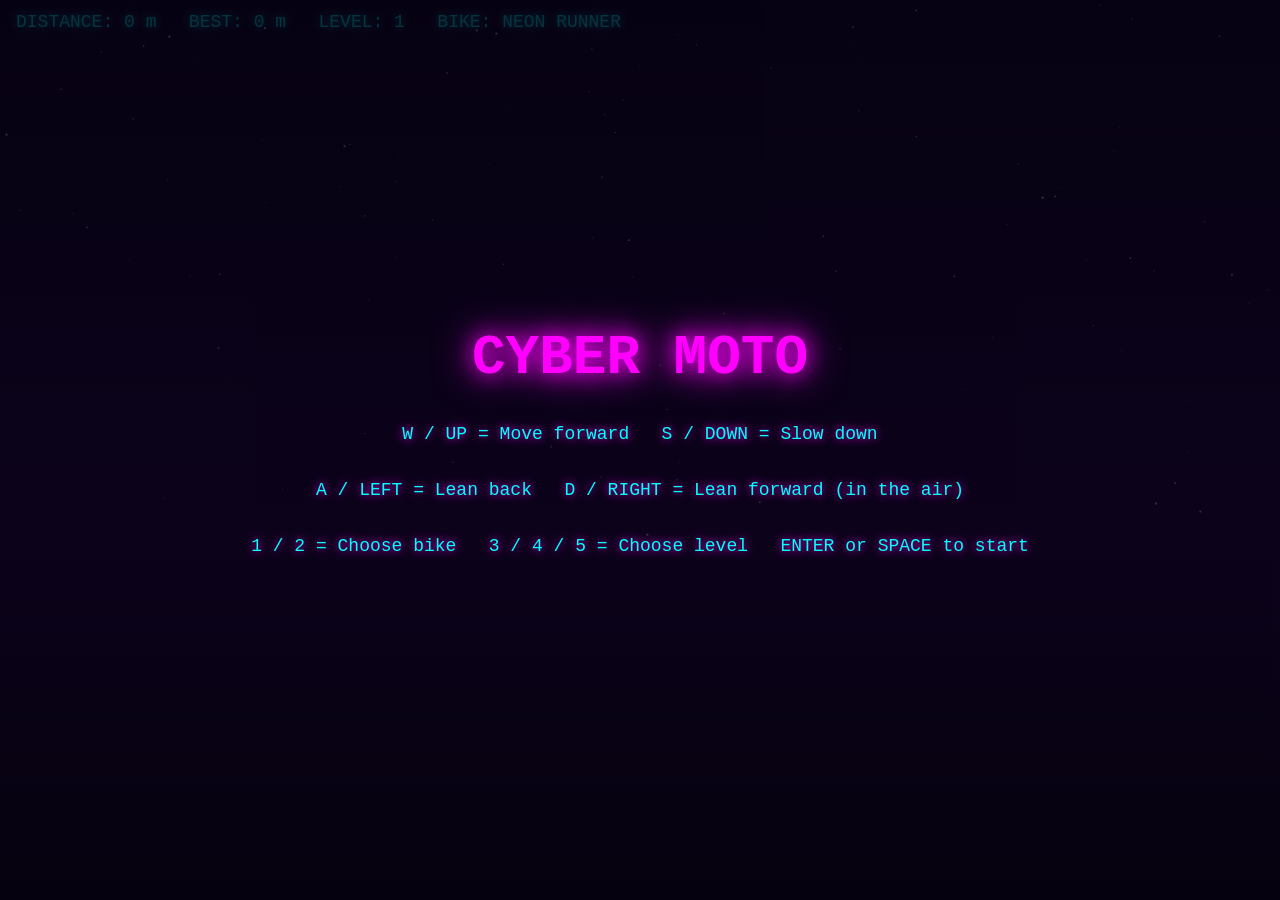
==== index.html @ 19b2df55 "Update index.html" ====
<!DOCTYPE html>
<html lang="en">
<head>
<meta charset="UTF-8">
<meta name="viewport" content="width=device-width, initial-scale=1.0">
<title>Cyber Moto</title>
<style>
  html, body {
    margin: 0;
    height: 100%;
    background: #05020f;
    overflow: hidden;
    font-family: "Courier New", monospace;
    color: #0ff;
  }
  canvas { display: block; width: 100vw; height: 100vh; }
  #hud {
    position: fixed; top: 12px; left: 16px; font-size: 18px;
    text-shadow: 0 0 8px #0ff; pointer-events: none;
  }
  #overlay {
    position: fixed; inset: 0; display: flex; flex-direction: column;
    align-items: center; justify-content: center;
    background: rgba(5, 2, 15, 0.8); text-align: center;
    font-size: 18px; text-shadow: 0 0 10px #f0f;
  }
  #overlay h1 {
    font-size: 56px; margin: 0 0 16px; color: #f0f;
    text-shadow: 0 0 20px #f0f, 0 0 40px #f0f;
  }
  #overlay.hidden { display: none; }
</style>
</head>
<body>
<canvas id="game"></canvas>
<div id="hud">
  DISTANCE: <span id="dist">0</span> m &nbsp;
  BEST: <span id="best">0</span> m &nbsp;
  LEVEL: <span id="lvl">1</span> &nbsp;
  BIKE: <span id="bikeName">NEON RUNNER</span>
</div>
<div id="overlay">
  <h1 id="title">CYBER MOTO</h1>
  <p>W / UP = Move forward &nbsp; S / DOWN = Slow down</p>
  <p>A / LEFT = Lean back &nbsp; D / RIGHT = Lean forward (in the air)</p>
  <p id="msg3">1 / 2 = Choose bike &nbsp; 3 / 4 / 5 = Choose level &nbsp; ENTER or SPACE to start</p>
</div>

<script>
const canvas = document.getElementById("game");
const ctx = canvas.getContext("2d");
const overlay = document.getElementById("overlay");
const distEl = document.getElementById("dist");
const bestEl = document.getElementById("best");
const lvlEl = document.getElementById("lvl");
const bikeEl = document.getElementById("bikeName");
const titleEl = document.getElementById("title");
const msg3El = document.getElementById("msg3");

let W, H;
let stars = [];
function makeStars() {
  stars = [];
  for (let i = 0; i < 150; i++) {
    stars.push({ x: Math.random() * W, y: Math.random() * H * 0.6, s: Math.random() * 1.5 + 0.5 });
  }
}
function resize() {
  W = canvas.width = window.innerWidth;
  H = canvas.height = window.innerHeight;
  makeStars();
}
window.addEventListener("resize", resize);
resize();

// ---------- Config ----------
const GRAVITY = 1800;
const START_X = 200;

const levels = [
  { name: "1", difficulty: 0.5, length: 4000, obstacleGap: 900, bumpiness: 0.6 },
  { name: "2", difficulty: 0.7, length: 6000, obstacleGap: 650, bumpiness: 1.0 },
  { name: "3", difficulty: 1.0, length: 8000, obstacleGap: 450, bumpiness: 1.4 }
];

const bikes = [
  { name: "NEON RUNNER", speed: 900, accel: 520, handling: 0.9, color: "#0ff" },
  { name: "VOLT STRIKER", speed: 800, accel: 600, handling: 1.1, color: "#f0f" }
];

// ---------- State ----------
let state = "menu";
let best = 0;
let distance = 0;
let camX = 0;
let particles = [];
let obstacles = [];
let bike = null;
let selectedBike = 0;
let currentLevel = 0;

// ---------- Input ----------
const keys = {};
window.addEventListener("keydown", e => {
  keys[e.code] = true;
  if (["ArrowUp","ArrowDown","ArrowLeft","ArrowRight","Space"].includes(e.code)) e.preventDefault();
  if (state === "menu") {
    if (e.code === "Digit1") selectedBike = 0;
    if (e.code === "Digit2") selectedBike = 1;
    if (e.code === "Digit3") currentLevel = 0;
    if (e.code === "Digit4") currentLevel = 1;
    if (e.code === "Digit5") currentLevel = 2;
    bikeEl.textContent = bikes[selectedBike].name;
    lvlEl.textContent = levels[currentLevel].name;
    if (e.code === "Enter" || e.code === "Space") startGame();
  }
  if (e.code === "KeyR" && state === "dead") startGame();
});
window.addEventListener("keyup", e => keys[e.code] = false);

const input = {
  accelerate: () => keys.KeyW || keys.ArrowUp,
  decelerate: () => keys.KeyS || keys.ArrowDown,
  leanFwd:    () => keys.KeyD || keys.ArrowRight,
  leanBack:   () => keys.KeyA || keys.ArrowLeft
};

// ---------- Terrain ----------
function groundY(x) {
  const lv = levels[currentLevel];
  const base = H * 0.72;
  const d = lv.difficulty;
  return base
    - Math.sin(x * 0.0018) * 60 * lv.bumpiness
    - Math.sin(x * 0.0051 + 1.3) * 30 * (0.5 + d)
    - Math.sin(x * 0.011) * 10 * d;
}

// ---------- Obstacles ----------
function loadLevel(index) {
  currentLevel = index;
  obstacles = [];
  const lv = levels[index];
  for (let x = START_X + 600; x < lv.length; x += lv.obstacleGap + Math.random() * 300) {
    const type = Math.random() < 0.5 ? "barrier" : "spike";
    obstacles.push({ x, type, w: type === "barrier" ? 50 : 40, h: type === "barrier" ? 50 : 30 });
  }
}

function checkObstacleCollision() {
  for (const obs of obstacles) {
    const gy = groundY(obs.x);
    const top = gy - obs.h;
    const bx1 = bike.x - 40, bx2 = bike.x + 40;
    const by1 = bike.y - 12, by2 = bike.y + 14;
    if (bx2 > obs.x && bx1 < obs.x + obs.w && by2 > top && by1 < gy) {
      crash();
      return;
    }
  }
}

// ---------- Game flow ----------
function newBike() {
  const cfg = bikes[selectedBike];
  return {
    x: START_X, y: 0, vx: 0, vy: 0,
    angle: 0, angVel: 0,
    wheelR: 22, wheelAngle: 0,
    onGround: false, crashed: false, crashTimer: 0,
    speed: cfg.speed, accel: cfg.accel,
    handling: cfg.handling, color: cfg.color
  };
}

function startGame() {
  overlay.classList.add("hidden");
  state = "play";
  distance = 0;
  camX = 0;
  particles = [];
  bike = newBike();
  bike.y = groundY(bike.x) - bike.wheelR;
  loadLevel(currentLevel);
  bikeEl.textContent = bikes[selectedBike].name;
  lvlEl.textContent = levels[currentLevel].name;
}

function crash() {
  bike.crashed = true;
  bike.crashTimer = 0;
  for (let i = 0; i < 40; i++) {
    particles.push({
      x: bike.x, y: bike.y,
      vx: (Math.random() - 0.5) * 500,
      vy: -Math.random() * 500,
      life: 1 + Math.random(),
      col: Math.random() < 0.5 ? "#0ff" : "#f0f"
    });
  }
}

function spawnSparks(x, y, n) {
  for (let i = 0; i < n; i++) {
    particles.push({ x, y, vx: (Math.random() - 0.5) * 300, vy: -Math.random() * 250, life: 0.4, col: "#ff0" });
  }
}

function updateParticles(dt) {
  for (const p of particles) {
    p.life -= dt;
    p.vy += 600 * dt;
    p.x += p.vx * dt;
    p.y += p.vy * dt;
  }
  particles = particles.filter(p => p.life > 0);
}

// ---------- Update ----------
function update(dt) {
  if (state !== "play") return;

  if (bike.crashed) {
    bike.crashTimer += dt;
    updateParticles(dt);
    if (bike.crashTimer > 1.2) {
      state = "dead";
      if (distance > best) best = distance;
      bestEl.textContent = Math.floor(best);
      titleEl.textContent = "SYSTEM FAILURE";
      msg3El.textContent = "Press R to reboot";
      overlay.classList.remove("hidden");
    }
    return;
  }

  const lv = levels[currentLevel];

  // W / S: move forward or slow down
  let force = 0;
  if (input.accelerate()) force += bike.accel;
  if (input.decelerate()) force -= 380;
  force -= bike.vx * 0.15;
  if (!bike.onGround) force *= 0.2;
  bike.vx += force * dt;
  bike.vx = Math.max(0, Math.min(bike.vx, bike.speed));

  // A / D: lean in the air
  if (!bike.onGround) {
    if (input.leanFwd()) bike.angVel += 6 * dt;
    if (input.leanBack()) bike.angVel -= 6 * dt;
  }

  bike.vy += GRAVITY * lv.difficulty * dt;
  bike.x += bike.vx * dt;
  bike.y += bike.vy * dt;
  distance = Math.max(distance, (bike.x - START_X) / 10);
  distEl.textContent = Math.floor(distance);

  // Ground collision
  const gy = groundY(bike.x) - bike.wheelR;
  const slope = (groundY(bike.x + 4) - groundY(bike.x - 4)) / 8;
  bike.onGround = false;
  if (bike.y >= gy) {
    const impact = bike.vy;
    bike.y = gy;
    bike.vy = 0;
    bike.onGround = true;
    if (impact > 700 && Math.abs(bike.angle) > 0.9) {
      crash();
      return;
    }
    if (impact > 500) spawnSparks(bike.x, bike.y + bike.wheelR, 14);
    bike.angVel += (Math.atan(slope) - bike.angle) * 0.2 * bike.handling;
    bike.angVel *= 0.6;
  } else {
    bike.angVel *= 0.995;
  }

  bike.angle += bike.angVel * dt;
  bike.angVel *= 0.99;
  if (Math.abs(bike.angle) > 1.6) {
    crash();
    return;
  }
  if (bike.onGround) bike.angle *= 0.9;
  bike.wheelAngle += bike.vx * dt / bike.wheelR;

  if (bike.onGround && input.accelerate() && Math.random() < 0.6) {
    particles.push({ x: bike.x - 30, y: bike.y + 8, vx: -60 - Math.random() * 60, vy: -20 - Math.random() * 30, life: 0.5, col: bike.color });
  }

  updateParticles(dt);
  checkObstacleCollision();
  camX = bike.x - W * 0.3;
}

// ---------- Draw ----------
function drawBackground() {
  const g = ctx.createLinearGradient(0, 0, 0, H);
  g.addColorStop(0, "#0a0220");
  g.addColorStop(0.6, "#2a0a4a");
  g.addColorStop(1, "#05020f");
  ctx.fillStyle = g;
  ctx.fillRect(0, 0, W, H);

  ctx.fillStyle = "#fff";
  for (const s of stars) {
    const x = ((s.x - camX * 0.1) % W + W) % W;
    ctx.globalAlpha = 0.5 + 0.5 * Math.sin(performance.now() / 500 + s.x);
    ctx.fillRect(x, s.y, s.s, s.s);
  }
  ctx.globalAlpha = 1;
}

function drawTerrain() {
  ctx.beginPath();
  ctx.moveTo(0, H);
  for (let sx = 0; sx <= W; sx += 8) {
    ctx.lineTo(sx, groundY(sx + camX));
  }
  ctx.lineTo(W, H);
  ctx.closePath();
  ctx.fillStyle = "#14062a";
  ctx.fill();

  ctx.strokeStyle = "#0ff";
  ctx.lineWidth = 2;
  ctx.shadowColor = "#0ff";
  ctx.shadowBlur = 12;
  ctx.beginPath();
  for (let sx = 0; sx <= W; sx += 8) {
    const y = groundY(sx + camX);
    if (sx === 0) ctx.moveTo(sx, y); else ctx.lineTo(sx, y);
  }
  ctx.stroke();
  ctx.shadowBlur = 0;
}

function drawObstacles() {
  for (const obs of obstacles) {
    const sx = obs.x - camX;
    if (sx < -100 || sx > W + 100) continue;
    const gy = groundY(obs.x);
    ctx.fillStyle = obs.type === "barrier" ? "#ff0040" : "#ff0";
    ctx.shadowColor = ctx.fillStyle;
    ctx.shadowBlur = 15;
    if (obs.type === "barrier") {
      ctx.fillRect(sx, gy - obs.h, obs.w, obs.h);
    } else {
      ctx.beginPath();
      ctx.moveTo(sx, gy);
      ctx.lineTo(sx + obs.w / 2, gy - obs.h);
      ctx.lineTo(sx + obs.w, gy);
      ctx.closePath();
      ctx.fill();
    }
    ctx.shadowBlur = 0;
  }
}

function drawBike() {
  if (!bike) return;
  ctx.save();
  ctx.translate(bike.x - camX, bike.y);
  ctx.rotate(bike.angle);
  ctx.shadowColor = bike.color;
  ctx.shadowBlur = 15;
  ctx.strokeStyle = bike.color;
  ctx.lineWidth = 3;
  ctx.beginPath();
  ctx.arc(-25, 12, bike.wheelR, 0, Math.PI * 2);
  ctx.arc(25, 12, bike.wheelR, 0, Math.PI * 2);
  ctx.stroke();
  ctx.fillStyle = bike.color;
  ctx.fillRect(-30, -4, 60, 8);
  ctx.fillRect(-4, -20, 8, 20);
  ctx.restore();
}

function drawParticles() {
  for (const p of particles) {
    ctx.fillStyle = p.col;
    ctx.globalAlpha = Math.max(0, p.life);
    ctx.fillRect(p.x - camX, p.y, 4, 4);
  }
  ctx.globalAlpha = 1;
}

function draw() {
  ctx.clearRect(0, 0, W, H);
  drawBackground();
  if (state !== "menu") {
    drawTerrain();
    drawObstacles();
    drawParticles();
    drawBike();
  }
  distEl.textContent = Math.floor(distance);
  bestEl.textContent = Math.floor(best);
}

// ---------- Main loop ----------
let lastTime = performance.now();
function loop(now) {
  const dt = Math.min(0.033, (now - lastTime) / 1000);
  lastTime = now;
  update(dt);
  draw();
  requestAnimationFrame(loop);
}
requestAnimationFrame(loop);
</script>
</body>
</html>
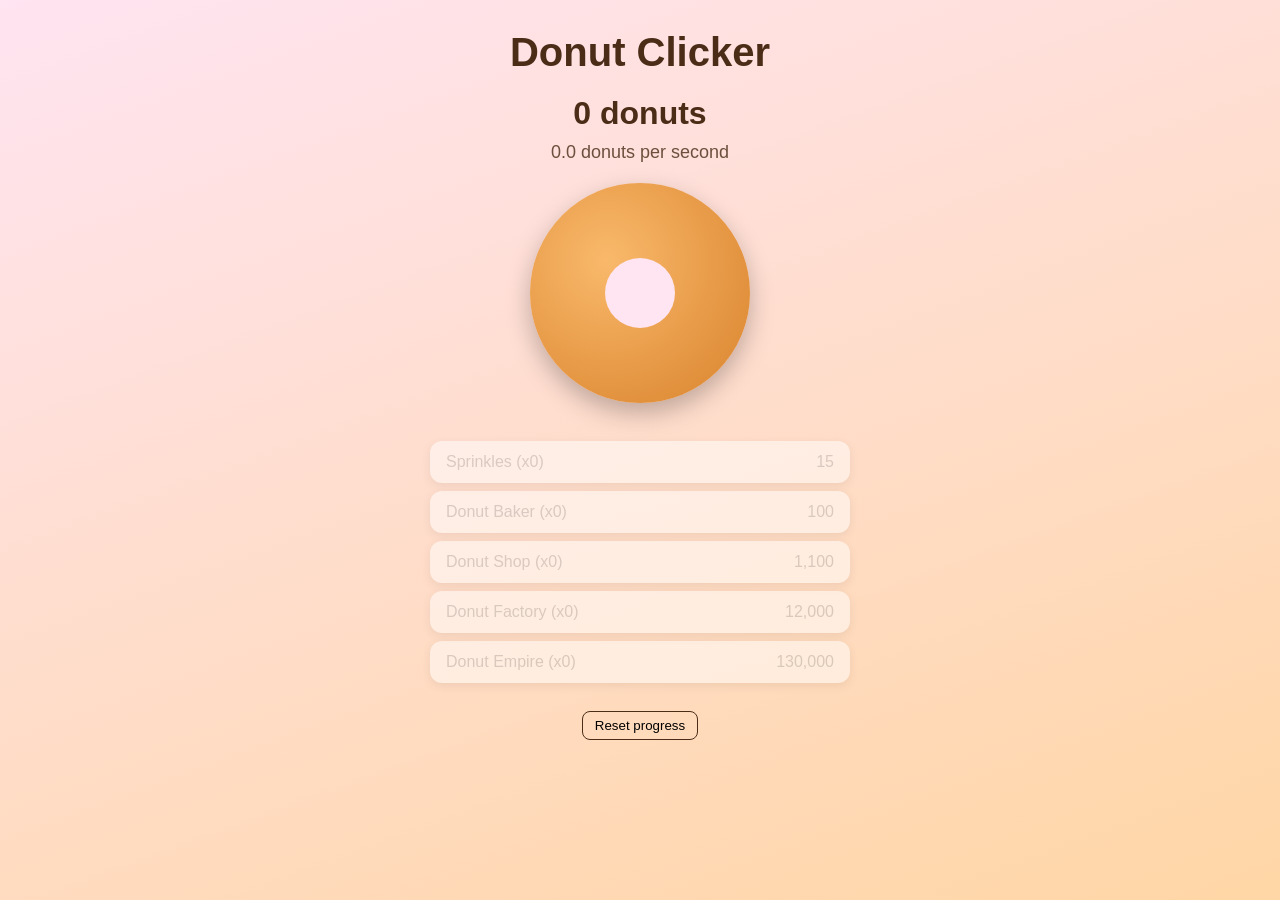
==== commit 0e2bda44: "Update index.html" ====
--- a/index.html
+++ b/index.html
@@ -3,413 +3,213 @@
 <head>
 <meta charset="UTF-8">
 <meta name="viewport" content="width=device-width, initial-scale=1.0">
-<title>Cyber Moto</title>
+<title>Donut Clicker</title>
 <style>
-  html, body {
+  body {
     margin: 0;
-    height: 100%;
-    background: #05020f;
-    overflow: hidden;
-    font-family: "Courier New", monospace;
-    color: #0ff;
-  }
-  canvas { display: block; width: 100vw; height: 100vh; }
-  #hud {
-    position: fixed; top: 12px; left: 16px; font-size: 18px;
-    text-shadow: 0 0 8px #0ff; pointer-events: none;
-  }
-  #overlay {
-    position: fixed; inset: 0; display: flex; flex-direction: column;
-    align-items: center; justify-content: center;
-    background: rgba(5, 2, 15, 0.8); text-align: center;
-    font-size: 18px; text-shadow: 0 0 10px #f0f;
-  }
-  #overlay h1 {
-    font-size: 56px; margin: 0 0 16px; color: #f0f;
-    text-shadow: 0 0 20px #f0f, 0 0 40px #f0f;
-  }
-  #overlay.hidden { display: none; }
+    min-height: 100vh;
+    font-family: Arial, Helvetica, sans-serif;
+    background: linear-gradient(160deg, #ffe4f1, #ffd6a5);
+    color: #4a2c17;
+    display: flex;
+    flex-direction: column;
+    align-items: center;
+    padding: 20px;
+    box-sizing: border-box;
+  }
+  h1 { margin: 10px 0; font-size: 40px; }
+  #count { font-size: 32px; font-weight: bold; margin: 10px; }
+  #perSec { font-size: 18px; opacity: 0.8; margin-bottom: 20px; }
+  #donut {
+    width: 220px;
+    height: 220px;
+    border-radius: 50%;
+    background: radial-gradient(circle at 35% 35%, #f9b96b, #d9822b);
+    position: relative;
+    cursor: pointer;
+    user-select: none;
+    box-shadow: 0 10px 25px rgba(0,0,0,0.25);
+    transition: transform 0.08s;
+  }
+  #donut::after {
+    content: "";
+    position: absolute;
+    top: 50%;
+    left: 50%;
+    width: 70px;
+    height: 70px;
+    background: #ffe4f1;
+    border-radius: 50%;
+    transform: translate(-50%, -50%);
+  }
+  #donut.pressed { transform: scale(0.95); }
+  .plus {
+    position: absolute;
+    font-weight: bold;
+    color: #d6336c;
+    pointer-events: none;
+    animation: rise 0.8s ease-out forwards;
+  }
+  @keyframes rise {
+    to { transform: translateY(-80px); opacity: 0; }
+  }
+  #shop {
+    margin-top: 30px;
+    width: 100%;
+    max-width: 420px;
+  }
+  .upgrade {
+    background: #fff;
+    border: none;
+    border-radius: 12px;
+    padding: 12px 16px;
+    margin: 8px 0;
+    width: 100%;
+    font-size: 16px;
+    cursor: pointer;
+    display: flex;
+    justify-content: space-between;
+    box-shadow: 0 3px 8px rgba(0,0,0,0.12);
+  }
+  .upgrade:disabled { opacity: 0.5; cursor: not-allowed; }
+  .upgrade:not(:disabled):hover { background: #fff3e0; }
+  #reset {
+    margin-top: 20px;
+    background: none;
+    border: 1px solid #4a2c17;
+    border-radius: 8px;
+    padding: 6px 12px;
+    cursor: pointer;
+  }
 </style>
 </head>
 <body>
-<canvas id="game"></canvas>
-<div id="hud">
-  DISTANCE: <span id="dist">0</span> m &nbsp;
-  BEST: <span id="best">0</span> m &nbsp;
-  LEVEL: <span id="lvl">1</span> &nbsp;
-  BIKE: <span id="bikeName">NEON RUNNER</span>
-</div>
-<div id="overlay">
-  <h1 id="title">CYBER MOTO</h1>
-  <p>W / UP = Move forward &nbsp; S / DOWN = Slow down</p>
-  <p>A / LEFT = Lean back &nbsp; D / RIGHT = Lean forward (in the air)</p>
-  <p id="msg3">1 / 2 = Choose bike &nbsp; 3 / 4 / 5 = Choose level &nbsp; ENTER or SPACE to start</p>
-</div>
+<h1>Donut Clicker</h1>
+<div id="count">0 donuts</div>
+<div id="perSec">0 donuts per second</div>
+<div id="donut"></div>
+
+<div id="shop"></div>
+<button id="reset">Reset progress</button>
 
 <script>
-const canvas = document.getElementById("game");
-const ctx = canvas.getContext("2d");
-const overlay = document.getElementById("overlay");
-const distEl = document.getElementById("dist");
-const bestEl = document.getElementById("best");
-const lvlEl = document.getElementById("lvl");
-const bikeEl = document.getElementById("bikeName");
-const titleEl = document.getElementById("title");
-const msg3El = document.getElementById("msg3");
-
-let W, H;
-let stars = [];
-function makeStars() {
-  stars = [];
-  for (let i = 0; i < 150; i++) {
-    stars.push({ x: Math.random() * W, y: Math.random() * H * 0.6, s: Math.random() * 1.5 + 0.5 });
-  }
-}
-function resize() {
-  W = canvas.width = window.innerWidth;
-  H = canvas.height = window.innerHeight;
-  makeStars();
-}
-window.addEventListener("resize", resize);
-resize();
-
-// ---------- Config ----------
-const GRAVITY = 1800;
-const START_X = 200;
-
-const levels = [
-  { name: "1", difficulty: 0.5, length: 4000, obstacleGap: 900, bumpiness: 0.6 },
-  { name: "2", difficulty: 0.7, length: 6000, obstacleGap: 650, bumpiness: 1.0 },
-  { name: "3", difficulty: 1.0, length: 8000, obstacleGap: 450, bumpiness: 1.4 }
+const upgrades = [
+  { name: "Sprinkles",       baseCost: 15,    gain: 0.1,  owned: 0 },
+  { name: "Donut Baker",     baseCost: 100,   gain: 1,    owned: 0 },
+  { name: "Donut Shop",      baseCost: 1100,  gain: 8,    owned: 0 },
+  { name: "Donut Factory",   baseCost: 12000, gain: 47,   owned: 0 },
+  { name: "Donut Empire",    baseCost: 130000, gain: 260, owned: 0 }
 ];
 
-const bikes = [
-  { name: "NEON RUNNER", speed: 900, accel: 520, handling: 0.9, color: "#0ff" },
-  { name: "VOLT STRIKER", speed: 800, accel: 600, handling: 1.1, color: "#f0f" }
-];
-
-// ---------- State ----------
-let state = "menu";
-let best = 0;
-let distance = 0;
-let camX = 0;
-let particles = [];
-let obstacles = [];
-let bike = null;
-let selectedBike = 0;
-let currentLevel = 0;
-
-// ---------- Input ----------
-const keys = {};
-window.addEventListener("keydown", e => {
-  keys[e.code] = true;
-  if (["ArrowUp","ArrowDown","ArrowLeft","ArrowRight","Space"].includes(e.code)) e.preventDefault();
-  if (state === "menu") {
-    if (e.code === "Digit1") selectedBike = 0;
-    if (e.code === "Digit2") selectedBike = 1;
-    if (e.code === "Digit3") currentLevel = 0;
-    if (e.code === "Digit4") currentLevel = 1;
-    if (e.code === "Digit5") currentLevel = 2;
-    bikeEl.textContent = bikes[selectedBike].name;
-    lvlEl.textContent = levels[currentLevel].name;
-    if (e.code === "Enter" || e.code === "Space") startGame();
-  }
-  if (e.code === "KeyR" && state === "dead") startGame();
+let donuts = 0;
+let clickPower = 1;
+
+const countEl = document.getElementById("count");
+const perSecEl = document.getElementById("perSec");
+const donutEl = document.getElementById("donut");
+const shopEl = document.getElementById("shop");
+
+function costOf(u) {
+  return Math.floor(u.baseCost * Math.pow(1.15, u.owned));
+}
+
+function donutsPerSecond() {
+  return upgrades.reduce((sum, u) => sum + u.owned * u.gain, 0);
+}
+
+function format(n) {
+  return Math.floor(n).toLocaleString();
+}
+
+function renderShop() {
+  shopEl.innerHTML = "";
+  for (const u of upgrades) {
+    const btn = document.createElement("button");
+    btn.className = "upgrade";
+    btn.disabled = donuts < costOf(u);
+    btn.innerHTML = `<span>${u.name} (x${u.owned})</span><span>${format(costOf(u))}</span>`;
+    btn.onclick = () => buy(u);
+    shopEl.appendChild(btn);
+  }
+}
+
+function render() {
+  countEl.textContent = format(donuts) + " donuts";
+  perSecEl.textContent = donutsPerSecond().toFixed(1) + " donuts per second";
+  const buttons = shopEl.querySelectorAll("button");
+  upgrades.forEach((u, i) => {
+    if (buttons[i]) buttons[i].disabled = donuts < costOf(u);
+  });
+}
+
+function buy(u) {
+  const cost = costOf(u);
+  if (donuts >= cost) {
+    donuts -= cost;
+    u.owned++;
+    renderShop();
+    render();
+    save();
+  }
+}
+
+donutEl.addEventListener("click", e => {
+  donuts += clickPower;
+  donutEl.classList.add("pressed");
+  setTimeout(() => donutEl.classList.remove("pressed"), 80);
+
+  const plus = document.createElement("div");
+  plus.className = "plus";
+  plus.textContent = "+" + clickPower;
+  const rect = donutEl.getBoundingClientRect();
+  plus.style.left = (e.clientX - rect.left) + "px";
+  plus.style.top = (e.clientY - rect.top) + "px";
+  donutEl.appendChild(plus);
+  setTimeout(() => plus.remove(), 800);
+
+  render();
 });
-window.addEventListener("keyup", e => keys[e.code] = false);
-
-const input = {
-  accelerate: () => keys.KeyW || keys.ArrowUp,
-  decelerate: () => keys.KeyS || keys.ArrowDown,
-  leanFwd:    () => keys.KeyD || keys.ArrowRight,
-  leanBack:   () => keys.KeyA || keys.ArrowLeft
+
+// Passive income, updated 10 times per second
+let last = performance.now();
+function tick(now) {
+  const dt = (now - last) / 1000;
+  last = now;
+  donuts += donutsPerSecond() * dt;
+  render();
+  requestAnimationFrame(tick);
+}
+requestAnimationFrame(tick);
+
+// Save and load with localStorage
+function save() {
+  localStorage.setItem("donutClicker", JSON.stringify({
+    donuts,
+    owned: upgrades.map(u => u.owned)
+  }));
+}
+function load() {
+  const data = JSON.parse(localStorage.getItem("donutClicker") || "null");
+  if (!data) return;
+  donuts = data.donuts || 0;
+  data.owned.forEach((n, i) => upgrades[i].owned = n);
+}
+
+document.getElementById("reset").onclick = () => {
+  if (!confirm("Reset all progress?")) return;
+  localStorage.removeItem("donutClicker");
+  donuts = 0;
+  upgrades.forEach(u => u.owned = 0);
+  renderShop();
+  render();
 };
 
-// ---------- Terrain ----------
-function groundY(x) {
-  const lv = levels[currentLevel];
-  const base = H * 0.72;
-  const d = lv.difficulty;
-  return base
-    - Math.sin(x * 0.0018) * 60 * lv.bumpiness
-    - Math.sin(x * 0.0051 + 1.3) * 30 * (0.5 + d)
-    - Math.sin(x * 0.011) * 10 * d;
-}
-
-// ---------- Obstacles ----------
-function loadLevel(index) {
-  currentLevel = index;
-  obstacles = [];
-  const lv = levels[index];
-  for (let x = START_X + 600; x < lv.length; x += lv.obstacleGap + Math.random() * 300) {
-    const type = Math.random() < 0.5 ? "barrier" : "spike";
-    obstacles.push({ x, type, w: type === "barrier" ? 50 : 40, h: type === "barrier" ? 50 : 30 });
-  }
-}
-
-function checkObstacleCollision() {
-  for (const obs of obstacles) {
-    const gy = groundY(obs.x);
-    const top = gy - obs.h;
-    const bx1 = bike.x - 40, bx2 = bike.x + 40;
-    const by1 = bike.y - 12, by2 = bike.y + 14;
-    if (bx2 > obs.x && bx1 < obs.x + obs.w && by2 > top && by1 < gy) {
-      crash();
-      return;
-    }
-  }
-}
-
-// ---------- Game flow ----------
-function newBike() {
-  const cfg = bikes[selectedBike];
-  return {
-    x: START_X, y: 0, vx: 0, vy: 0,
-    angle: 0, angVel: 0,
-    wheelR: 22, wheelAngle: 0,
-    onGround: false, crashed: false, crashTimer: 0,
-    speed: cfg.speed, accel: cfg.accel,
-    handling: cfg.handling, color: cfg.color
-  };
-}
-
-function startGame() {
-  overlay.classList.add("hidden");
-  state = "play";
-  distance = 0;
-  camX = 0;
-  particles = [];
-  bike = newBike();
-  bike.y = groundY(bike.x) - bike.wheelR;
-  loadLevel(currentLevel);
-  bikeEl.textContent = bikes[selectedBike].name;
-  lvlEl.textContent = levels[currentLevel].name;
-}
-
-function crash() {
-  bike.crashed = true;
-  bike.crashTimer = 0;
-  for (let i = 0; i < 40; i++) {
-    particles.push({
-      x: bike.x, y: bike.y,
-      vx: (Math.random() - 0.5) * 500,
-      vy: -Math.random() * 500,
-      life: 1 + Math.random(),
-      col: Math.random() < 0.5 ? "#0ff" : "#f0f"
-    });
-  }
-}
-
-function spawnSparks(x, y, n) {
-  for (let i = 0; i < n; i++) {
-    particles.push({ x, y, vx: (Math.random() - 0.5) * 300, vy: -Math.random() * 250, life: 0.4, col: "#ff0" });
-  }
-}
-
-function updateParticles(dt) {
-  for (const p of particles) {
-    p.life -= dt;
-    p.vy += 600 * dt;
-    p.x += p.vx * dt;
-    p.y += p.vy * dt;
-  }
-  particles = particles.filter(p => p.life > 0);
-}
-
-// ---------- Update ----------
-function update(dt) {
-  if (state !== "play") return;
-
-  if (bike.crashed) {
-    bike.crashTimer += dt;
-    updateParticles(dt);
-    if (bike.crashTimer > 1.2) {
-      state = "dead";
-      if (distance > best) best = distance;
-      bestEl.textContent = Math.floor(best);
-      titleEl.textContent = "SYSTEM FAILURE";
-      msg3El.textContent = "Press R to reboot";
-      overlay.classList.remove("hidden");
-    }
-    return;
-  }
-
-  const lv = levels[currentLevel];
-
-  // W / S: move forward or slow down
-  let force = 0;
-  if (input.accelerate()) force += bike.accel;
-  if (input.decelerate()) force -= 380;
-  force -= bike.vx * 0.15;
-  if (!bike.onGround) force *= 0.2;
-  bike.vx += force * dt;
-  bike.vx = Math.max(0, Math.min(bike.vx, bike.speed));
-
-  // A / D: lean in the air
-  if (!bike.onGround) {
-    if (input.leanFwd()) bike.angVel += 6 * dt;
-    if (input.leanBack()) bike.angVel -= 6 * dt;
-  }
-
-  bike.vy += GRAVITY * lv.difficulty * dt;
-  bike.x += bike.vx * dt;
-  bike.y += bike.vy * dt;
-  distance = Math.max(distance, (bike.x - START_X) / 10);
-  distEl.textContent = Math.floor(distance);
-
-  // Ground collision
-  const gy = groundY(bike.x) - bike.wheelR;
-  const slope = (groundY(bike.x + 4) - groundY(bike.x - 4)) / 8;
-  bike.onGround = false;
-  if (bike.y >= gy) {
-    const impact = bike.vy;
-    bike.y = gy;
-    bike.vy = 0;
-    bike.onGround = true;
-    if (impact > 700 && Math.abs(bike.angle) > 0.9) {
-      crash();
-      return;
-    }
-    if (impact > 500) spawnSparks(bike.x, bike.y + bike.wheelR, 14);
-    bike.angVel += (Math.atan(slope) - bike.angle) * 0.2 * bike.handling;
-    bike.angVel *= 0.6;
-  } else {
-    bike.angVel *= 0.995;
-  }
-
-  bike.angle += bike.angVel * dt;
-  bike.angVel *= 0.99;
-  if (Math.abs(bike.angle) > 1.6) {
-    crash();
-    return;
-  }
-  if (bike.onGround) bike.angle *= 0.9;
-  bike.wheelAngle += bike.vx * dt / bike.wheelR;
-
-  if (bike.onGround && input.accelerate() && Math.random() < 0.6) {
-    particles.push({ x: bike.x - 30, y: bike.y + 8, vx: -60 - Math.random() * 60, vy: -20 - Math.random() * 30, life: 0.5, col: bike.color });
-  }
-
-  updateParticles(dt);
-  checkObstacleCollision();
-  camX = bike.x - W * 0.3;
-}
-
-// ---------- Draw ----------
-function drawBackground() {
-  const g = ctx.createLinearGradient(0, 0, 0, H);
-  g.addColorStop(0, "#0a0220");
-  g.addColorStop(0.6, "#2a0a4a");
-  g.addColorStop(1, "#05020f");
-  ctx.fillStyle = g;
-  ctx.fillRect(0, 0, W, H);
-
-  ctx.fillStyle = "#fff";
-  for (const s of stars) {
-    const x = ((s.x - camX * 0.1) % W + W) % W;
-    ctx.globalAlpha = 0.5 + 0.5 * Math.sin(performance.now() / 500 + s.x);
-    ctx.fillRect(x, s.y, s.s, s.s);
-  }
-  ctx.globalAlpha = 1;
-}
-
-function drawTerrain() {
-  ctx.beginPath();
-  ctx.moveTo(0, H);
-  for (let sx = 0; sx <= W; sx += 8) {
-    ctx.lineTo(sx, groundY(sx + camX));
-  }
-  ctx.lineTo(W, H);
-  ctx.closePath();
-  ctx.fillStyle = "#14062a";
-  ctx.fill();
-
-  ctx.strokeStyle = "#0ff";
-  ctx.lineWidth = 2;
-  ctx.shadowColor = "#0ff";
-  ctx.shadowBlur = 12;
-  ctx.beginPath();
-  for (let sx = 0; sx <= W; sx += 8) {
-    const y = groundY(sx + camX);
-    if (sx === 0) ctx.moveTo(sx, y); else ctx.lineTo(sx, y);
-  }
-  ctx.stroke();
-  ctx.shadowBlur = 0;
-}
-
-function drawObstacles() {
-  for (const obs of obstacles) {
-    const sx = obs.x - camX;
-    if (sx < -100 || sx > W + 100) continue;
-    const gy = groundY(obs.x);
-    ctx.fillStyle = obs.type === "barrier" ? "#ff0040" : "#ff0";
-    ctx.shadowColor = ctx.fillStyle;
-    ctx.shadowBlur = 15;
-    if (obs.type === "barrier") {
-      ctx.fillRect(sx, gy - obs.h, obs.w, obs.h);
-    } else {
-      ctx.beginPath();
-      ctx.moveTo(sx, gy);
-      ctx.lineTo(sx + obs.w / 2, gy - obs.h);
-      ctx.lineTo(sx + obs.w, gy);
-      ctx.closePath();
-      ctx.fill();
-    }
-    ctx.shadowBlur = 0;
-  }
-}
-
-function drawBike() {
-  if (!bike) return;
-  ctx.save();
-  ctx.translate(bike.x - camX, bike.y);
-  ctx.rotate(bike.angle);
-  ctx.shadowColor = bike.color;
-  ctx.shadowBlur = 15;
-  ctx.strokeStyle = bike.color;
-  ctx.lineWidth = 3;
-  ctx.beginPath();
-  ctx.arc(-25, 12, bike.wheelR, 0, Math.PI * 2);
-  ctx.arc(25, 12, bike.wheelR, 0, Math.PI * 2);
-  ctx.stroke();
-  ctx.fillStyle = bike.color;
-  ctx.fillRect(-30, -4, 60, 8);
-  ctx.fillRect(-4, -20, 8, 20);
-  ctx.restore();
-}
-
-function drawParticles() {
-  for (const p of particles) {
-    ctx.fillStyle = p.col;
-    ctx.globalAlpha = Math.max(0, p.life);
-    ctx.fillRect(p.x - camX, p.y, 4, 4);
-  }
-  ctx.globalAlpha = 1;
-}
-
-function draw() {
-  ctx.clearRect(0, 0, W, H);
-  drawBackground();
-  if (state !== "menu") {
-    drawTerrain();
-    drawObstacles();
-    drawParticles();
-    drawBike();
-  }
-  distEl.textContent = Math.floor(distance);
-  bestEl.textContent = Math.floor(best);
-}
-
-// ---------- Main loop ----------
-let lastTime = performance.now();
-function loop(now) {
-  const dt = Math.min(0.033, (now - lastTime) / 1000);
-  lastTime = now;
-  update(dt);
-  draw();
-  requestAnimationFrame(loop);
-}
-requestAnimationFrame(loop);
+setInterval(save, 5000);
+window.addEventListener("beforeunload", save);
+
+load();
+renderShop();
+render();
 </script>
 </body>
 </html>
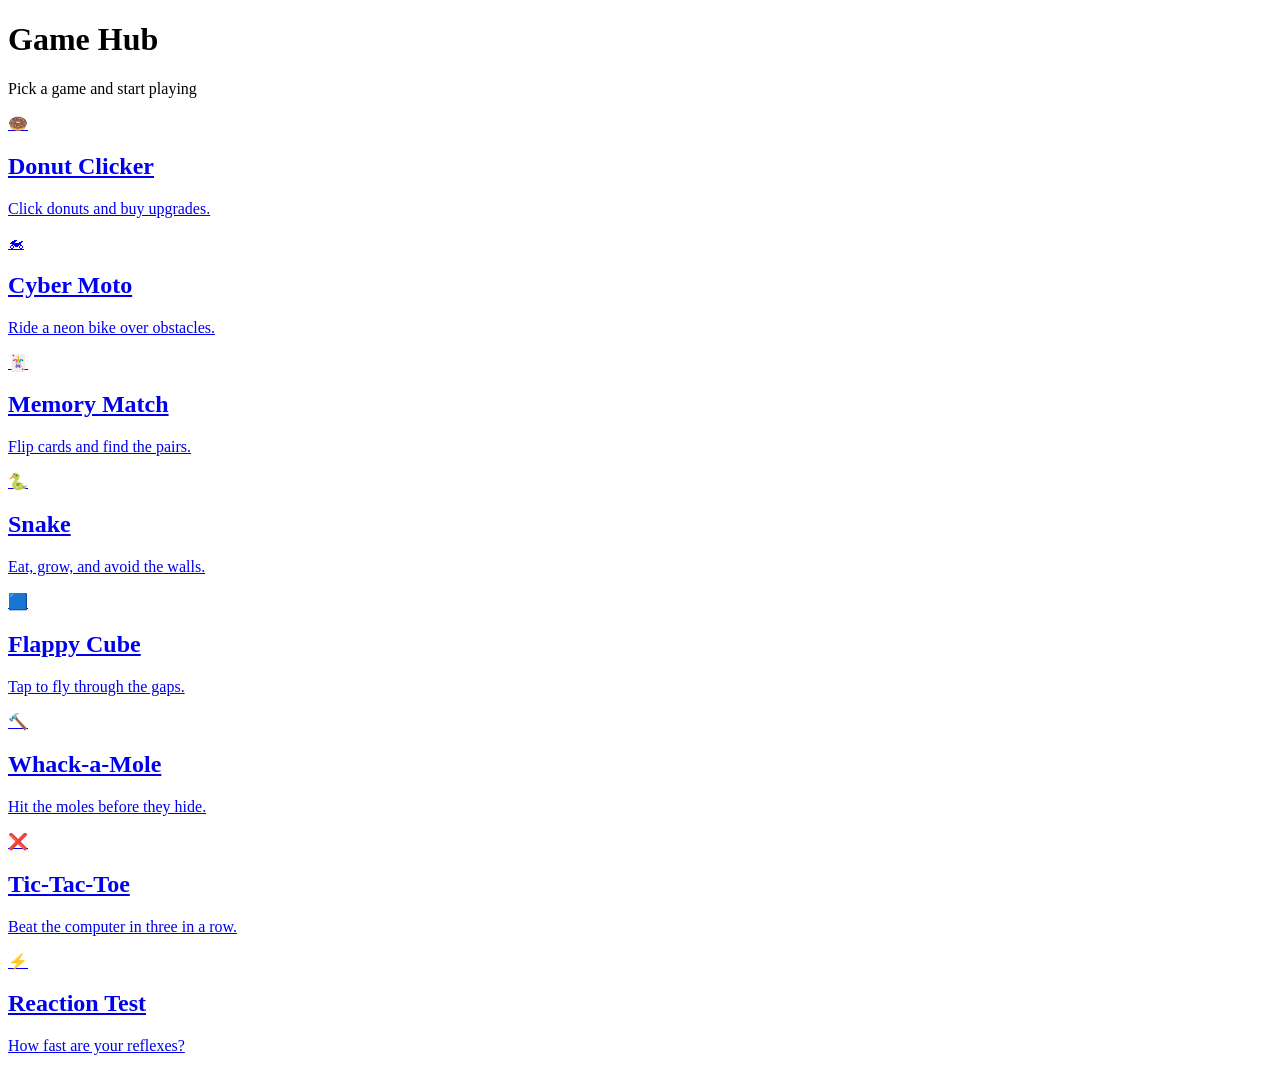
==== commit 5e73b91b: "Update index.html" ====
--- a/index.html
+++ b/index.html
@@ -3,213 +3,37 @@
 <head>
 <meta charset="UTF-8">
 <meta name="viewport" content="width=device-width, initial-scale=1.0">
-<title>Donut Clicker</title>
-<style>
-  body {
-    margin: 0;
-    min-height: 100vh;
-    font-family: Arial, Helvetica, sans-serif;
-    background: linear-gradient(160deg, #ffe4f1, #ffd6a5);
-    color: #4a2c17;
-    display: flex;
-    flex-direction: column;
-    align-items: center;
-    padding: 20px;
-    box-sizing: border-box;
-  }
-  h1 { margin: 10px 0; font-size: 40px; }
-  #count { font-size: 32px; font-weight: bold; margin: 10px; }
-  #perSec { font-size: 18px; opacity: 0.8; margin-bottom: 20px; }
-  #donut {
-    width: 220px;
-    height: 220px;
-    border-radius: 50%;
-    background: radial-gradient(circle at 35% 35%, #f9b96b, #d9822b);
-    position: relative;
-    cursor: pointer;
-    user-select: none;
-    box-shadow: 0 10px 25px rgba(0,0,0,0.25);
-    transition: transform 0.08s;
-  }
-  #donut::after {
-    content: "";
-    position: absolute;
-    top: 50%;
-    left: 50%;
-    width: 70px;
-    height: 70px;
-    background: #ffe4f1;
-    border-radius: 50%;
-    transform: translate(-50%, -50%);
-  }
-  #donut.pressed { transform: scale(0.95); }
-  .plus {
-    position: absolute;
-    font-weight: bold;
-    color: #d6336c;
-    pointer-events: none;
-    animation: rise 0.8s ease-out forwards;
-  }
-  @keyframes rise {
-    to { transform: translateY(-80px); opacity: 0; }
-  }
-  #shop {
-    margin-top: 30px;
-    width: 100%;
-    max-width: 420px;
-  }
-  .upgrade {
-    background: #fff;
-    border: none;
-    border-radius: 12px;
-    padding: 12px 16px;
-    margin: 8px 0;
-    width: 100%;
-    font-size: 16px;
-    cursor: pointer;
-    display: flex;
-    justify-content: space-between;
-    box-shadow: 0 3px 8px rgba(0,0,0,0.12);
-  }
-  .upgrade:disabled { opacity: 0.5; cursor: not-allowed; }
-  .upgrade:not(:disabled):hover { background: #fff3e0; }
-  #reset {
-    margin-top: 20px;
-    background: none;
-    border: 1px solid #4a2c17;
-    border-radius: 8px;
-    padding: 6px 12px;
-    cursor: pointer;
-  }
-</style>
+<title>Game Hub</title>
+<link rel="stylesheet" href="style.css">
 </head>
 <body>
-<h1>Donut Clicker</h1>
-<div id="count">0 donuts</div>
-<div id="perSec">0 donuts per second</div>
-<div id="donut"></div>
+<header>
+  <h1>Game Hub</h1>
+  <p>Pick a game and start playing</p>
+</header>
 
-<div id="shop"></div>
-<button id="reset">Reset progress</button>
+<main class="grid" id="games"></main>
 
 <script>
-const upgrades = [
-  { name: "Sprinkles",       baseCost: 15,    gain: 0.1,  owned: 0 },
-  { name: "Donut Baker",     baseCost: 100,   gain: 1,    owned: 0 },
-  { name: "Donut Shop",      baseCost: 1100,  gain: 8,    owned: 0 },
-  { name: "Donut Factory",   baseCost: 12000, gain: 47,   owned: 0 },
-  { name: "Donut Empire",    baseCost: 130000, gain: 260, owned: 0 }
+const games = [
+  { title: "Donut Clicker",  file: "games/donut-clicker.html",  desc: "Click donuts and buy upgrades.",      icon: "🍩" },
+  { title: "Cyber Moto",     file: "games/cyber-moto.html",     desc: "Ride a neon bike over obstacles.",    icon: "🏍" },
+  { title: "Memory Match",   file: "games/memory-match.html",   desc: "Flip cards and find the pairs.",      icon: "🃏" },
+  { title: "Snake",          file: "games/snake.html",          desc: "Eat, grow, and avoid the walls.",     icon: "🐍" },
+  { title: "Flappy Cube",    file: "games/flappy-cube.html",    desc: "Tap to fly through the gaps.",        icon: "🟦" },
+  { title: "Whack-a-Mole",   file: "games/whack-a-mole.html",   desc: "Hit the moles before they hide.",     icon: "🔨" },
+  { title: "Tic-Tac-Toe",    file: "games/tic-tac-toe.html",    desc: "Beat the computer in three in a row.", icon: "❌" },
+  { title: "Reaction Test",  file: "games/reaction-test.html",  desc: "How fast are your reflexes?",         icon: "⚡" }
 ];
 
-let donuts = 0;
-let clickPower = 1;
-
-const countEl = document.getElementById("count");
-const perSecEl = document.getElementById("perSec");
-const donutEl = document.getElementById("donut");
-const shopEl = document.getElementById("shop");
-
-function costOf(u) {
-  return Math.floor(u.baseCost * Math.pow(1.15, u.owned));
+const container = document.getElementById("games");
+for (const g of games) {
+  const a = document.createElement("a");
+  a.className = "card";
+  a.href = g.file;
+  a.innerHTML = `<div class="icon">${g.icon}</div><h2>${g.title}</h2><p>${g.desc}</p>`;
+  container.appendChild(a);
 }
-
-function donutsPerSecond() {
-  return upgrades.reduce((sum, u) => sum + u.owned * u.gain, 0);
-}
-
-function format(n) {
-  return Math.floor(n).toLocaleString();
-}
-
-function renderShop() {
-  shopEl.innerHTML = "";
-  for (const u of upgrades) {
-    const btn = document.createElement("button");
-    btn.className = "upgrade";
-    btn.disabled = donuts < costOf(u);
-    btn.innerHTML = `<span>${u.name} (x${u.owned})</span><span>${format(costOf(u))}</span>`;
-    btn.onclick = () => buy(u);
-    shopEl.appendChild(btn);
-  }
-}
-
-function render() {
-  countEl.textContent = format(donuts) + " donuts";
-  perSecEl.textContent = donutsPerSecond().toFixed(1) + " donuts per second";
-  const buttons = shopEl.querySelectorAll("button");
-  upgrades.forEach((u, i) => {
-    if (buttons[i]) buttons[i].disabled = donuts < costOf(u);
-  });
-}
-
-function buy(u) {
-  const cost = costOf(u);
-  if (donuts >= cost) {
-    donuts -= cost;
-    u.owned++;
-    renderShop();
-    render();
-    save();
-  }
-}
-
-donutEl.addEventListener("click", e => {
-  donuts += clickPower;
-  donutEl.classList.add("pressed");
-  setTimeout(() => donutEl.classList.remove("pressed"), 80);
-
-  const plus = document.createElement("div");
-  plus.className = "plus";
-  plus.textContent = "+" + clickPower;
-  const rect = donutEl.getBoundingClientRect();
-  plus.style.left = (e.clientX - rect.left) + "px";
-  plus.style.top = (e.clientY - rect.top) + "px";
-  donutEl.appendChild(plus);
-  setTimeout(() => plus.remove(), 800);
-
-  render();
-});
-
-// Passive income, updated 10 times per second
-let last = performance.now();
-function tick(now) {
-  const dt = (now - last) / 1000;
-  last = now;
-  donuts += donutsPerSecond() * dt;
-  render();
-  requestAnimationFrame(tick);
-}
-requestAnimationFrame(tick);
-
-// Save and load with localStorage
-function save() {
-  localStorage.setItem("donutClicker", JSON.stringify({
-    donuts,
-    owned: upgrades.map(u => u.owned)
-  }));
-}
-function load() {
-  const data = JSON.parse(localStorage.getItem("donutClicker") || "null");
-  if (!data) return;
-  donuts = data.donuts || 0;
-  data.owned.forEach((n, i) => upgrades[i].owned = n);
-}
-
-document.getElementById("reset").onclick = () => {
-  if (!confirm("Reset all progress?")) return;
-  localStorage.removeItem("donutClicker");
-  donuts = 0;
-  upgrades.forEach(u => u.owned = 0);
-  renderShop();
-  render();
-};
-
-setInterval(save, 5000);
-window.addEventListener("beforeunload", save);
-
-load();
-renderShop();
-render();
 </script>
 </body>
 </html>
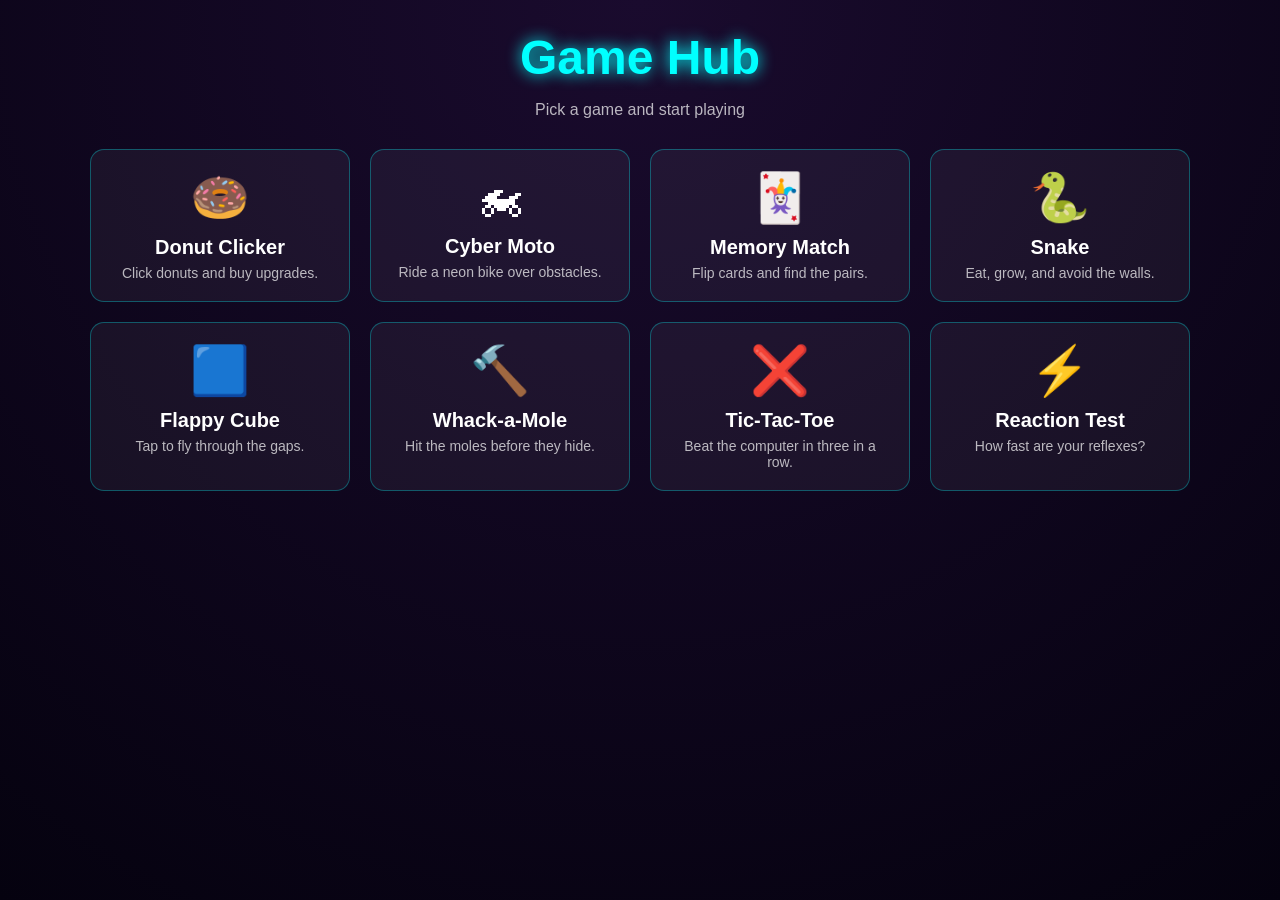
==== commit 6a635a9e: "Update index.html" ====
--- a/index.html
+++ b/index.html
@@ -3,7 +3,7 @@
 <head>
 <meta charset="UTF-8">
 <meta name="viewport" content="width=device-width, initial-scale=1.0">
-<title>Game Hub</title>
+<title>Freeze Nova Better</title>
 <link rel="stylesheet" href="style.css">
 </head>
 <body>
--- a/style.css
+++ b/style.css
@@ -0,0 +1,46 @@
+* { box-sizing: border-box; }
+
+body {
+  margin: 0;
+  min-height: 100vh;
+  font-family: Arial, Helvetica, sans-serif;
+  background: radial-gradient(circle at top, #1a0b2e, #05020f);
+  color: #fff;
+  padding: 30px 20px;
+}
+
+header { text-align: center; margin-bottom: 30px; }
+header h1 {
+  font-size: 48px;
+  margin: 0;
+  color: #0ff;
+  text-shadow: 0 0 15px #0ff;
+}
+header p { opacity: 0.7; }
+
+.grid {
+  display: grid;
+  grid-template-columns: repeat(auto-fill, minmax(220px, 1fr));
+  gap: 20px;
+  max-width: 1100px;
+  margin: 0 auto;
+}
+
+.card {
+  display: block;
+  background: rgba(255, 255, 255, 0.05);
+  border: 1px solid rgba(0, 255, 255, 0.3);
+  border-radius: 14px;
+  padding: 20px;
+  text-align: center;
+  color: inherit;
+  text-decoration: none;
+  transition: transform 0.15s, box-shadow 0.15s;
+}
+.card:hover {
+  transform: translateY(-4px);
+  box-shadow: 0 0 20px rgba(0, 255, 255, 0.4);
+}
+.card .icon { font-size: 48px; }
+.card h2 { font-size: 20px; margin: 10px 0 6px; }
+.card p { font-size: 14px; opacity: 0.7; margin: 0; }
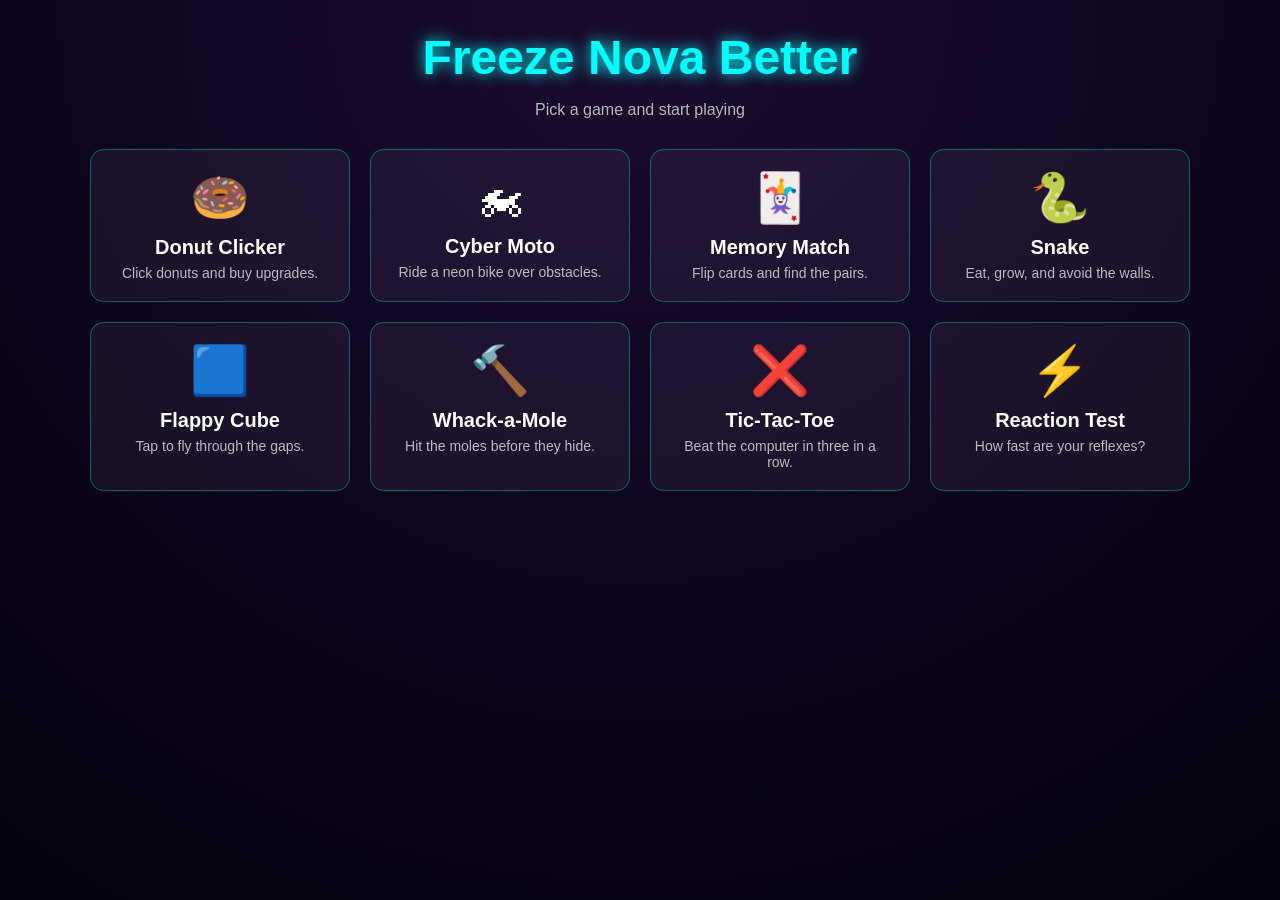
==== commit aafa431b: "Update index.html" ====
--- a/index.html
+++ b/index.html
@@ -8,7 +8,7 @@
 </head>
 <body>
 <header>
-  <h1>Game Hub</h1>
+  <h1>Freeze Nova Better</h1>
   <p>Pick a game and start playing</p>
 </header>
 
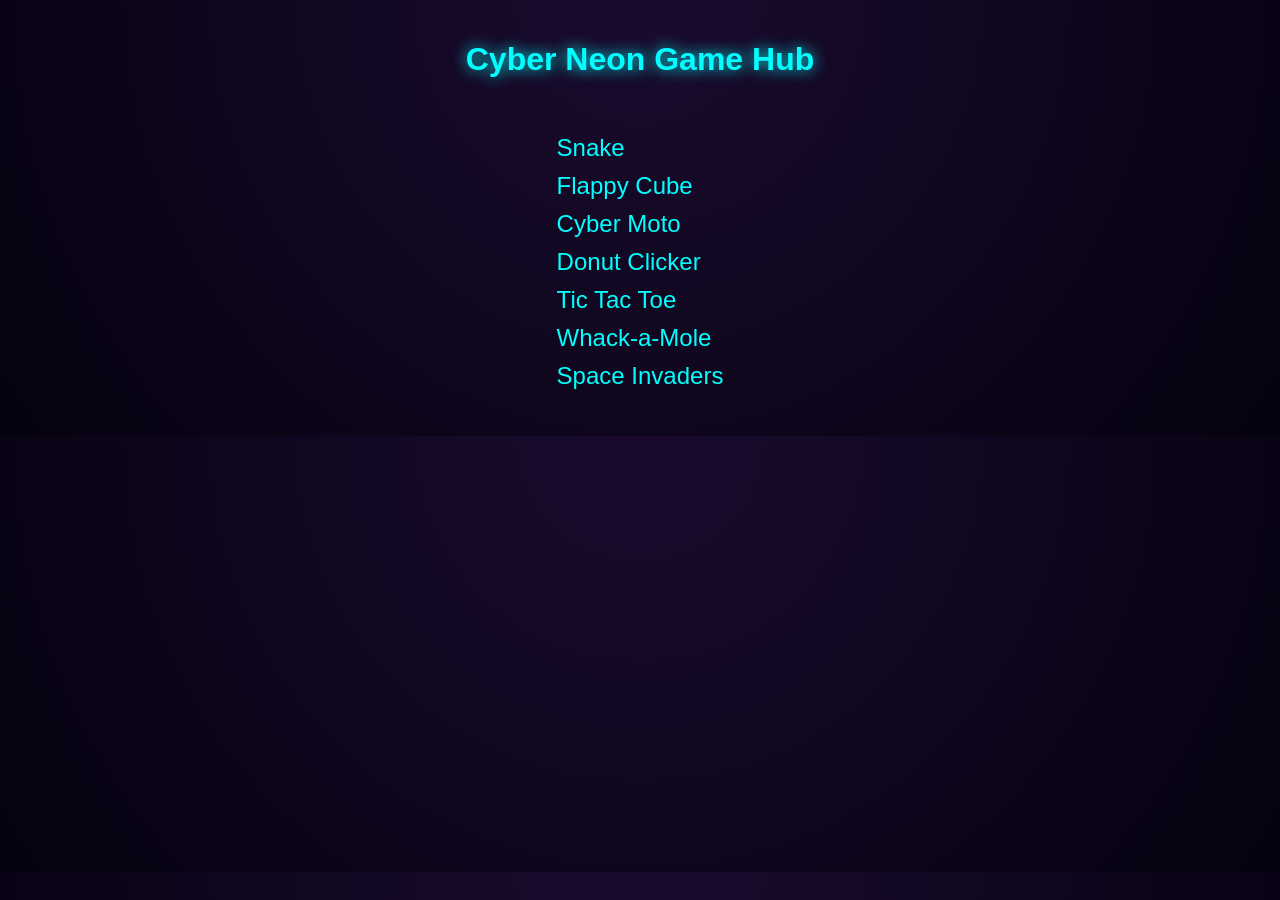
==== commit 6abcd6ee: "Update index.html" ====
--- a/index.html
+++ b/index.html
@@ -3,37 +3,51 @@
 <head>
 <meta charset="UTF-8">
 <meta name="viewport" content="width=device-width, initial-scale=1.0">
-<title>Freeze Nova Better</title>
-<link rel="stylesheet" href="style.css">
+<title>Cyber Neon Game Hub</title>
+<style>
+  body {
+    margin: 0;
+    background: radial-gradient(circle at top, #1a0b2e, #05020f);
+    color: #fff;
+    font-family: Arial, Helvetica, sans-serif;
+    display: flex;
+    flex-direction: column;
+    align-items: center;
+    padding: 20px;
+    box-sizing: border-box;
+  }
+  h1 {
+    color: #0ff;
+    text-shadow: 0 0 15px #0ff;
+    margin-bottom: 30px;
+  }
+  ul {
+    list-style: none;
+    padding: 0;
+  }
+  li {
+    margin: 10px 0;
+  }
+  a {
+    color: #0ff;
+    text-decoration: none;
+    font-size: 24px;
+  }
+  a:hover {
+    text-decoration: underline;
+  }
+</style>
 </head>
 <body>
-<header>
-  <h1>Freeze Nova Better</h1>
-  <p>Pick a game and start playing</p>
-</header>
-
-<main class="grid" id="games"></main>
-
-<script>
-const games = [
-  { title: "Donut Clicker",  file: "games/donut-clicker.html",  desc: "Click donuts and buy upgrades.",      icon: "🍩" },
-  { title: "Cyber Moto",     file: "games/cyber-moto.html",     desc: "Ride a neon bike over obstacles.",    icon: "🏍" },
-  { title: "Memory Match",   file: "games/memory-match.html",   desc: "Flip cards and find the pairs.",      icon: "🃏" },
-  { title: "Snake",          file: "games/snake.html",          desc: "Eat, grow, and avoid the walls.",     icon: "🐍" },
-  { title: "Flappy Cube",    file: "games/flappy-cube.html",    desc: "Tap to fly through the gaps.",        icon: "🟦" },
-  { title: "Whack-a-Mole",   file: "games/whack-a-mole.html",   desc: "Hit the moles before they hide.",     icon: "🔨" },
-  { title: "Tic-Tac-Toe",    file: "games/tic-tac-toe.html",    desc: "Beat the computer in three in a row.", icon: "❌" },
-  { title: "Reaction Test",  file: "games/reaction-test.html",  desc: "How fast are your reflexes?",         icon: "⚡" }
-];
-
-const container = document.getElementById("games");
-for (const g of games) {
-  const a = document.createElement("a");
-  a.className = "card";
-  a.href = g.file;
-  a.innerHTML = `<div class="icon">${g.icon}</div><h2>${g.title}</h2><p>${g.desc}</p>`;
-  container.appendChild(a);
-}
-</script>
+<h1>Cyber Neon Game Hub</h1>
+<ul>
+  <li><a href="games/snake.html">Snake</a></li>
+  <li><a href="games/flappy-cube.html">Flappy Cube</a></li>
+  <li><a href="cyber-moto.html">Cyber Moto</a></li>
+  <li><a href="games/donut-clicker.html">Donut Clicker</a></li>
+  <li><a href="games/tic-tac-toe.html">Tic Tac Toe</a></li>
+  <li><a href="games/whack-a-mole.html">Whack-a-Mole</a></li>
+  <li><a href="games/space-invaders.html">Space Invaders</a></li>
+</ul>
 </body>
 </html>
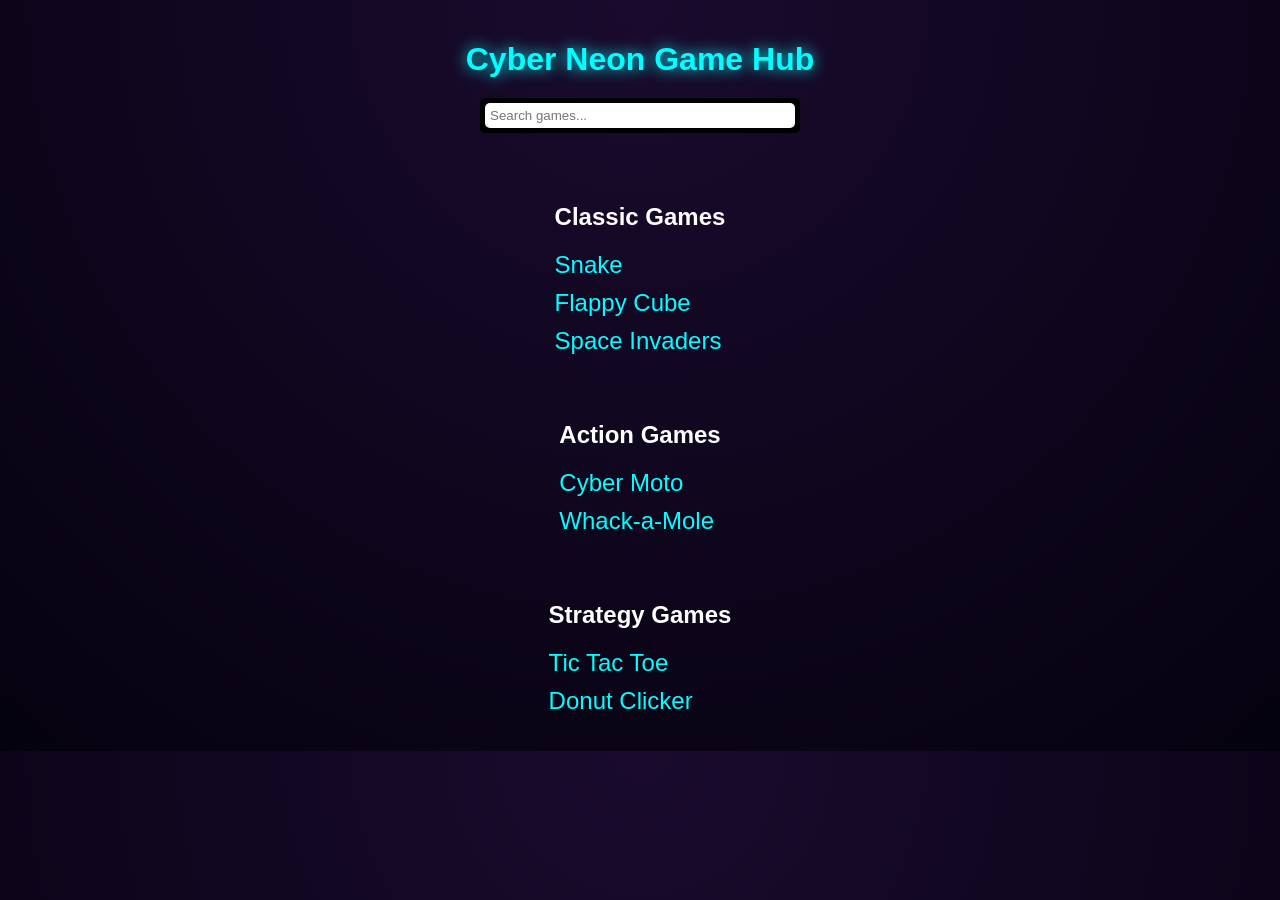
==== commit 7bbd98b2: "Update index.html" ====
--- a/index.html
+++ b/index.html
@@ -19,7 +19,20 @@
   h1 {
     color: #0ff;
     text-shadow: 0 0 15px #0ff;
-    margin-bottom: 30px;
+    margin-bottom: 20px;
+  }
+  #searchBar {
+    margin-bottom: 20px;
+    color: #0ff;
+    background: #000;
+    padding: 5px;
+    border-radius: 5px;
+  }
+  #searchBar input {
+    width: 300px;
+    padding: 5px;
+    border: none;
+    border-radius: 5px;
   }
   ul {
     list-style: none;
@@ -36,18 +49,53 @@
   a:hover {
     text-decoration: underline;
   }
+  .section {
+    margin-top: 30px;
+  }
 </style>
 </head>
 <body>
 <h1>Cyber Neon Game Hub</h1>
-<ul>
-  <li><a href="games/snake.html">Snake</a></li>
-  <li><a href="games/flappy-cube.html">Flappy Cube</a></li>
-  <li><a href="cyber-moto.html">Cyber Moto</a></li>
-  <li><a href="games/donut-clicker.html">Donut Clicker</a></li>
-  <li><a href="games/tic-tac-toe.html">Tic Tac Toe</a></li>
-  <li><a href="games/whack-a-mole.html">Whack-a-Mole</a></li>
-  <li><a href="games/space-invaders.html">Space Invaders</a></li>
-</ul>
+<div id="searchBar">
+  <input type="text" id="gameSearch" placeholder="Search games...">
+</div>
+<div class="section">
+  <h2>Classic Games</h2>
+  <ul id="classicGames">
+    <li><a href="games/snake.html">Snake</a></li>
+    <li><a href="games/flappy-cube.html">Flappy Cube</a></li>
+    <li><a href="games/space-invaders.html">Space Invaders</a></li>
+  </ul>
+</div>
+<div class="section">
+  <h2>Action Games</h2>
+  <ul id="actionGames">
+    <li><a href="cyber-moto.html">Cyber Moto</a></li>
+    <li><a href="games/whack-a-mole.html">Whack-a-Mole</a></li>
+  </ul>
+</div>
+<div class="section">
+  <h2>Strategy Games</h2>
+  <ul id="strategyGames">
+    <li><a href="games/tic-tac-toe.html">Tic Tac Toe</a></li>
+    <li><a href="games/donut-clicker.html">Donut Clicker</a></li>
+  </ul>
+</div>
+
+<script>
+document.getElementById('gameSearch').addEventListener('input', function() {
+  const query = this.value.toLowerCase();
+  const games = document.querySelectorAll('a');
+
+  games.forEach(game => {
+    const gameText = game.textContent.toLowerCase();
+    if (gameText.includes(query)) {
+      game.parentElement.style.display = '';
+    } else {
+      game.parentElement.style.display = 'none';
+    }
+  });
+});
+</script>
 </body>
 </html>
